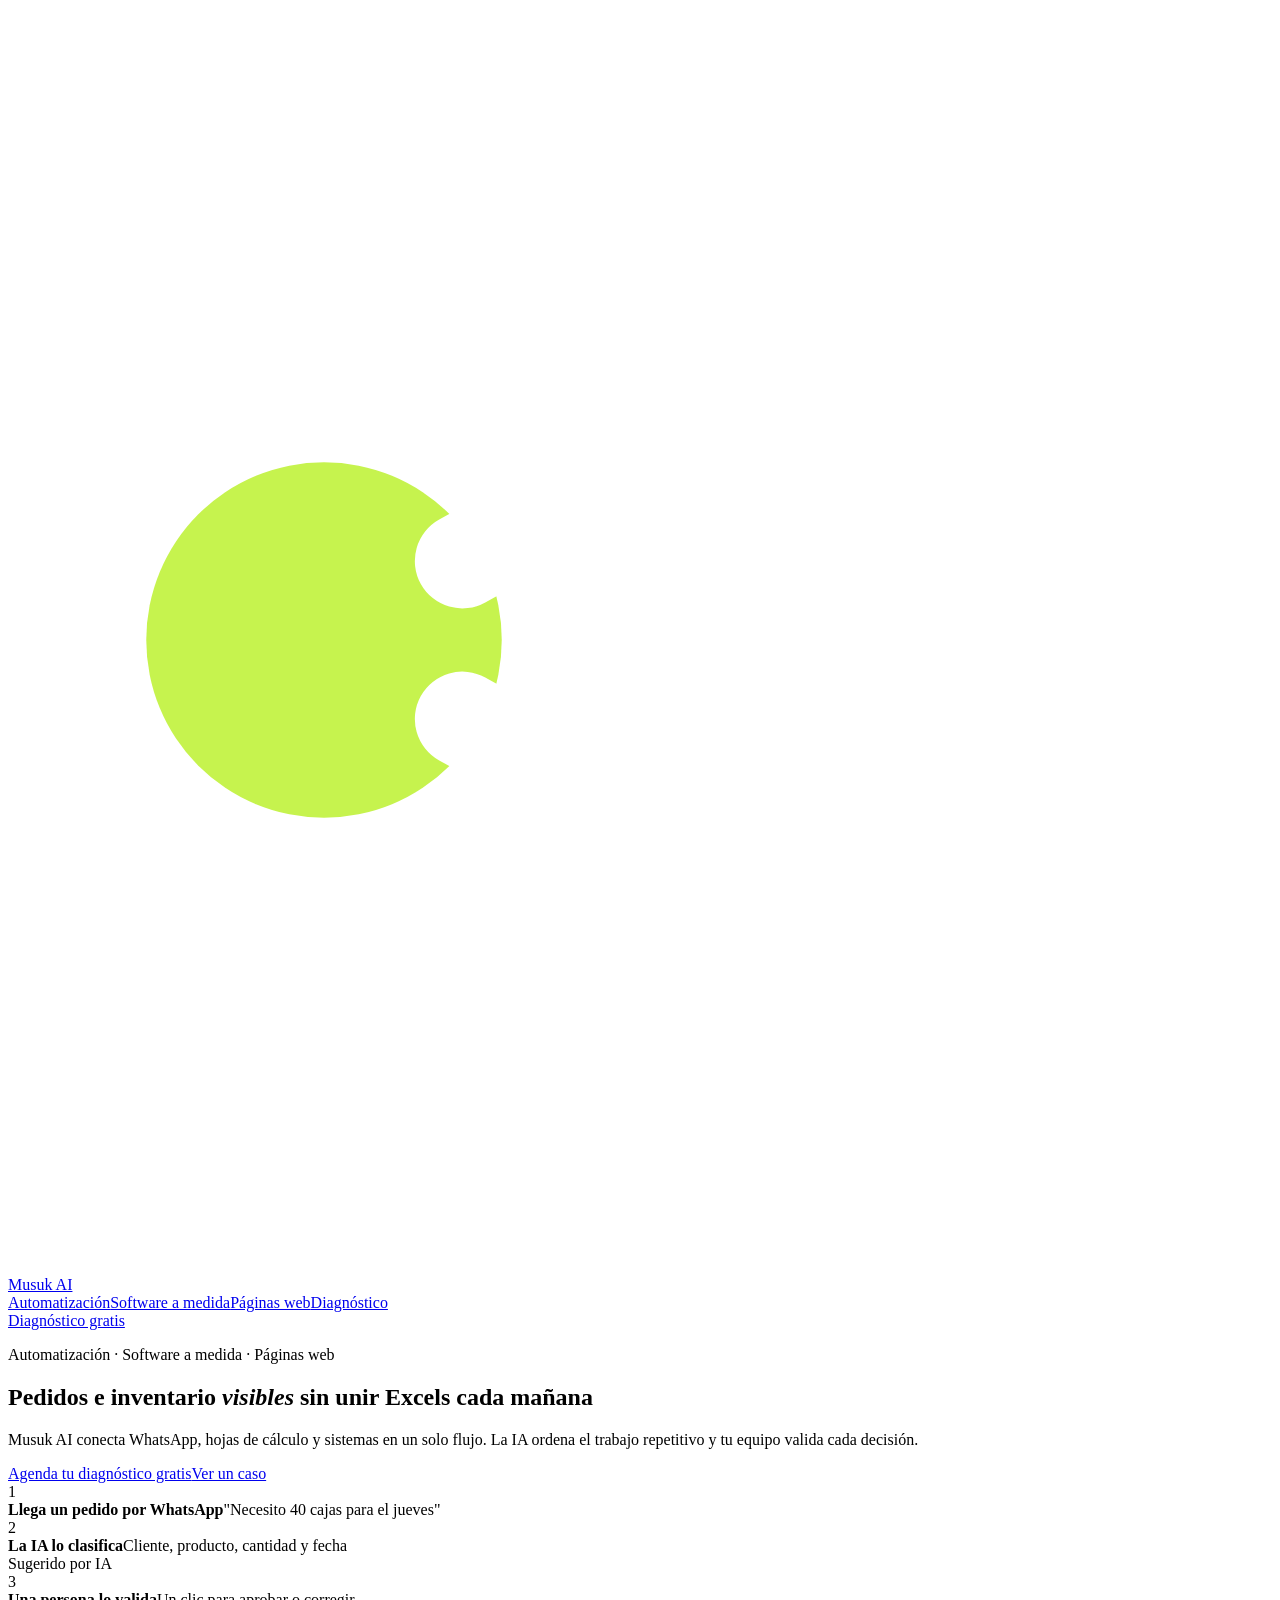
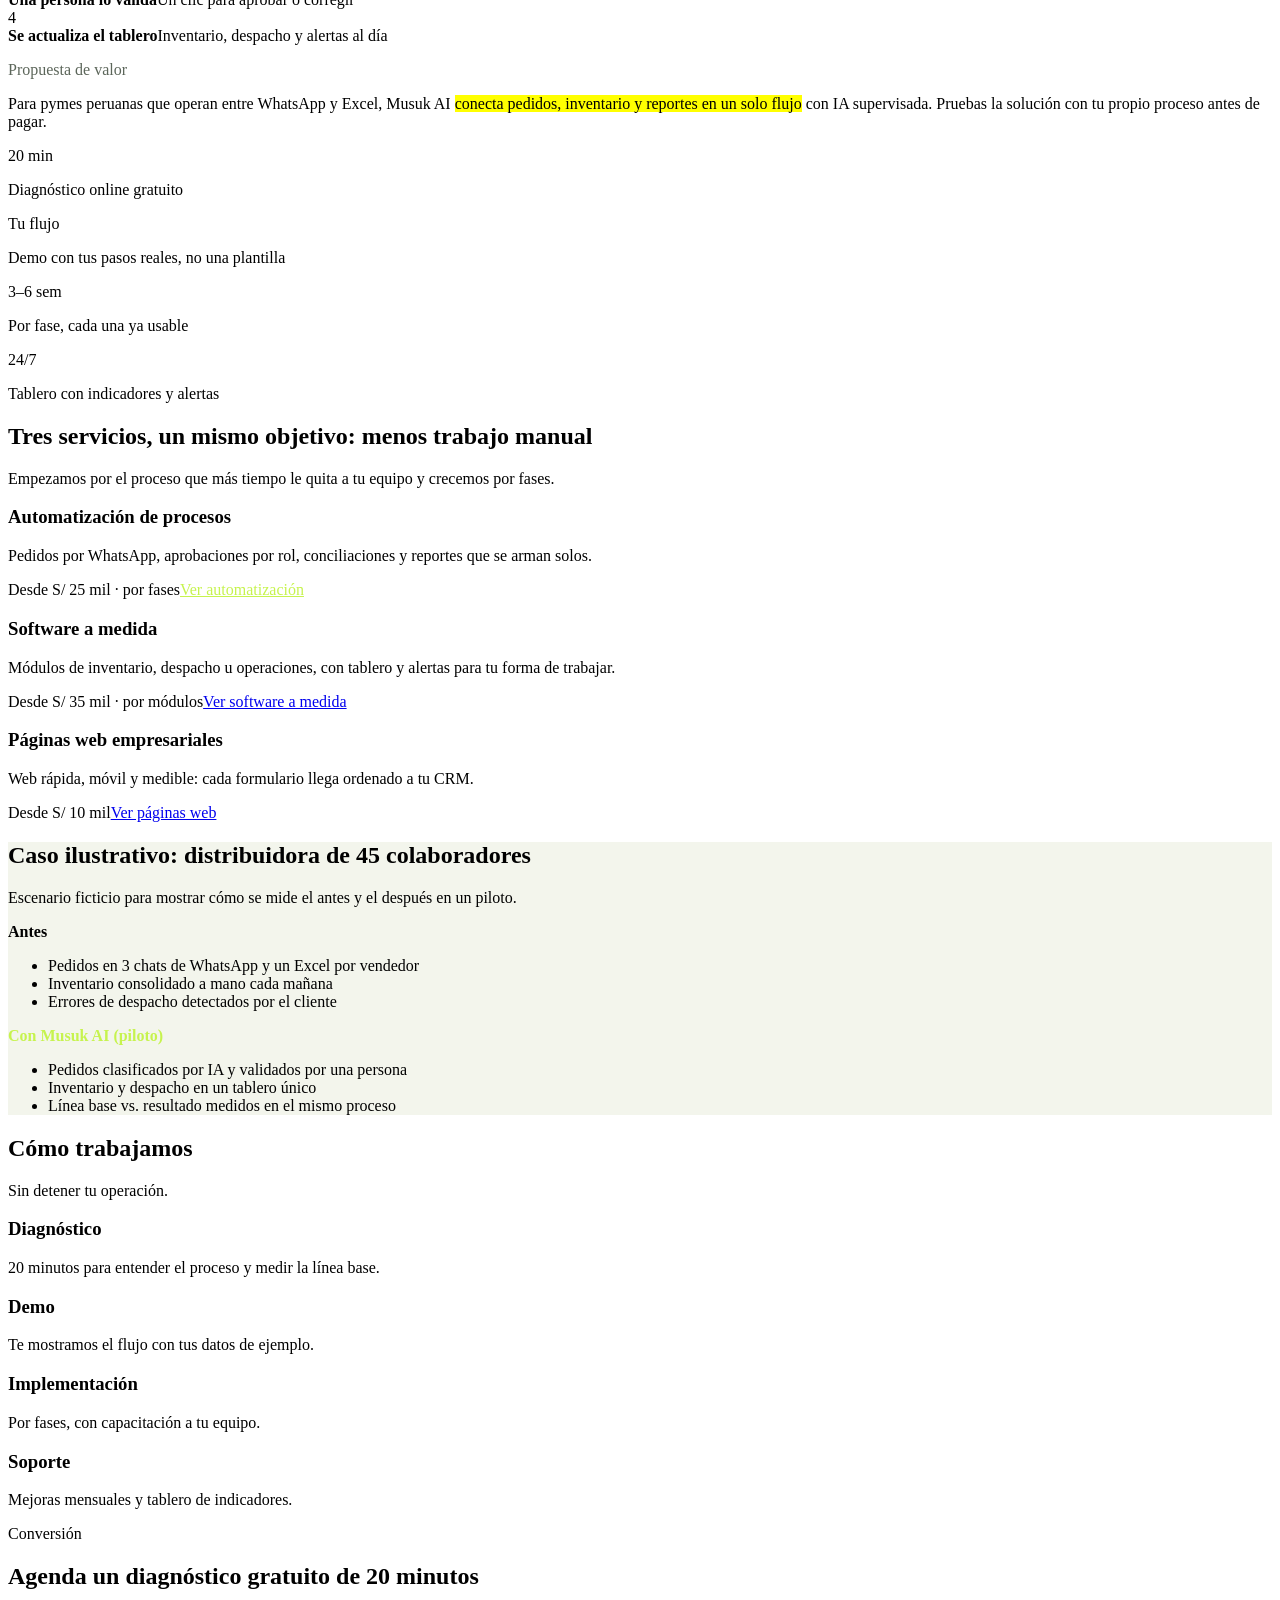
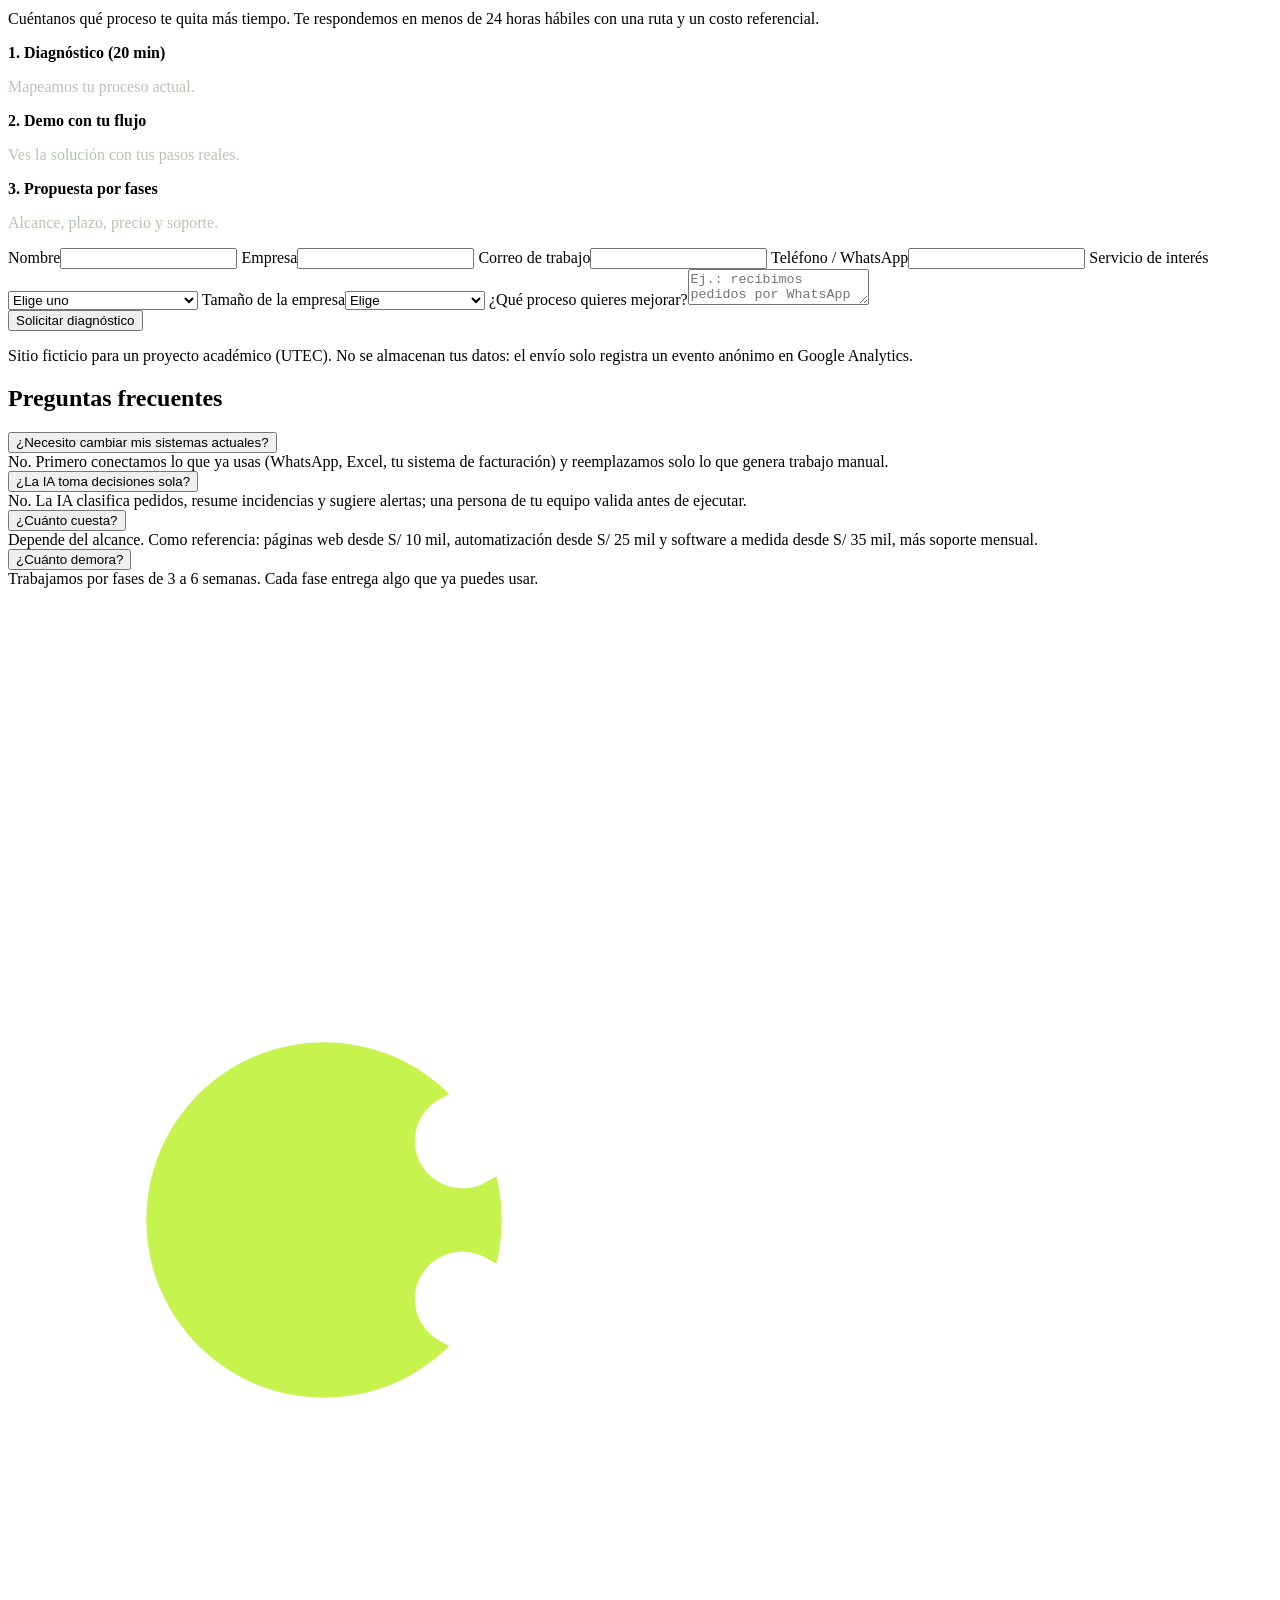
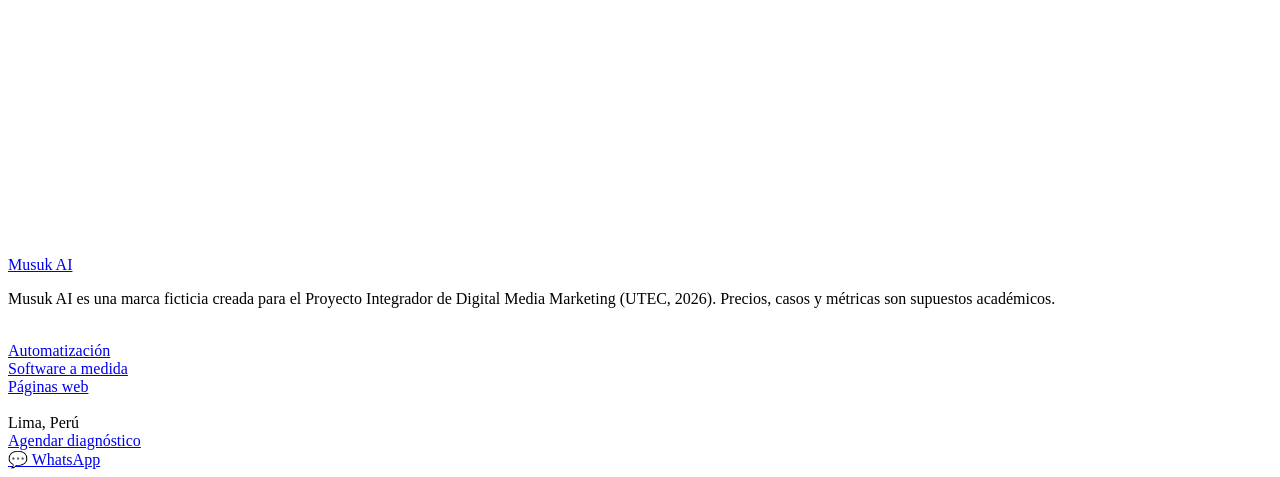
==== index.html @ 518a8949 "Create index.html" ====
<!doctype html>
<html lang="es-PE">
<head>
<meta charset="utf-8">
<meta name="viewport" content="width=device-width,initial-scale=1">
<!-- Google tag (gtag.js) · GA4 Musuk AI Web -->
<script async src="https://www.googletagmanager.com/gtag/js?id=G-Z9DMF04YY6"></script>
<script>
  window.dataLayer = window.dataLayer || [];
  function gtag(){dataLayer.push(arguments);}
  gtag('js', new Date());
  gtag('config', 'G-Z9DMF04YY6');
</script>
<title>Musuk AI | Automatización con IA para pymes en Perú</title>
<meta name="description" content="Automatización de procesos con IA supervisada, software a medida y páginas web para pymes peruanas. Agenda un diagnóstico gratuito de 20 minutos.">
<link rel="canonical" href="https://muchsquid.github.io/musuk-ai/">
<meta property="og:title" content="Musuk AI | Automatización con IA para pymes en Perú">
<meta property="og:description" content="Automatización de procesos con IA supervisada, software a medida y páginas web para pymes peruanas. Agenda un diagnóstico gratuito de 20 minutos.">
<meta property="og:type" content="website">
<meta property="og:url" content="https://muchsquid.github.io/musuk-ai/">
<meta property="og:locale" content="es_PE">
<meta name="theme-color" content="#121712">
<link rel="preconnect" href="https://fonts.googleapis.com">
<link rel="preconnect" href="https://fonts.gstatic.com" crossorigin>
<link href="https://fonts.googleapis.com/css2?family=Montserrat:wght@400;600;700;800;900&display=swap" rel="stylesheet">
<link rel="stylesheet" href="./assets/styles.css">
<script type="application/ld+json">{"@context": "https://schema.org", "@graph": [{"@type": "Organization", "name": "Musuk AI", "url": "https://muchsquid.github.io/musuk-ai/", "areaServed": "PE", "description": "Automatización de procesos con IA supervisada, software a medida y páginas web para pymes peruanas."}, {"@type": "FAQPage", "mainEntity": [{"@type": "Question", "name": "¿Necesito cambiar mis sistemas actuales?", "acceptedAnswer": {"@type": "Answer", "text": "No. Primero conectamos lo que ya usas (WhatsApp, Excel, tu sistema de facturación) y reemplazamos solo lo que genera trabajo manual."}}, {"@type": "Question", "name": "¿La IA toma decisiones sola?", "acceptedAnswer": {"@type": "Answer", "text": "No. La IA clasifica pedidos, resume incidencias y sugiere alertas; una persona de tu equipo valida antes de ejecutar."}}, {"@type": "Question", "name": "¿Cuánto cuesta?", "acceptedAnswer": {"@type": "Answer", "text": "Depende del alcance. Como referencia: páginas web desde S/ 10 mil, automatización desde S/ 25 mil y software a medida desde S/ 35 mil, más soporte mensual."}}, {"@type": "Question", "name": "¿Cuánto demora?", "acceptedAnswer": {"@type": "Answer", "text": "Trabajamos por fases de 3 a 6 semanas. Cada fase entrega algo que ya puedes usar."}}]}]}</script>
</head><body data-page="home"><header class="top"><div class="wrap">
<a class="brand" href="./" aria-label="Musuk AI inicio"><svg viewBox="0 0 32 32" fill="none" aria-hidden="true"><circle cx="8" cy="16" r="4.5" fill="#C6F34E"/><circle cx="24" cy="7" r="4" fill="#fff"/><circle cx="24" cy="25" r="4" fill="#fff"/><path d="M11.5 14l9-5M11.5 18l9 5" stroke="#fff" stroke-width="2.4" stroke-linecap="round"/></svg>Musuk AI</a>
<nav class="links" aria-label="Principal"><a href="./automatizacion/">Automatización</a><a href="./software-a-medida/">Software a medida</a><a href="./paginas-web/">Páginas web</a><a href="#contacto">Diagnóstico</a></nav>
<a class="btn btn-lime" href="#contacto" data-cta="header_diagnostico">Diagnóstico gratis</a>
</div></header>
<main>
<section class="hero"><div class="wrap">
<div><p class="eyebrow">Automatización · Software a medida · Páginas web</p>
<h1>Pedidos e inventario <em>visibles</em> sin unir Excels cada mañana</h1>
<p class="lead">Musuk AI conecta WhatsApp, hojas de cálculo y sistemas en un solo flujo. La IA ordena el trabajo repetitivo y tu equipo valida cada decisión.</p>
<div class="ctas"><a class="btn btn-lime" href="#contacto" data-cta="hero_diagnostico">Agenda tu diagnóstico gratis</a><a class="btn btn-ghost" href="#caso" data-cta="hero_ver_caso">Ver un caso</a></div></div>
<div class="flow" aria-label="Ejemplo de flujo automatizado">
<div class="step"><div class="dot">1</div><div><b>Llega un pedido por WhatsApp</b><span>"Necesito 40 cajas para el jueves"</span></div></div>
<div class="step"><div class="dot">2</div><div><b>La IA lo clasifica</b><span>Cliente, producto, cantidad y fecha</span><br><span class="tag">Sugerido por IA</span></div></div>
<div class="step"><div class="dot">3</div><div><b>Una persona lo valida</b><span>Un clic para aprobar o corregir</span></div></div>
<div class="step"><div class="dot">4</div><div><b>Se actualiza el tablero</b><span>Inventario, despacho y alertas al día</span></div></div>
</div></div></section>

<section class="vp" id="propuesta"><div class="wrap">
<p class="eyebrow" style="color:#5C665A">Propuesta de valor</p>
<p class="statement">Para pymes peruanas que operan entre WhatsApp y Excel, Musuk AI <mark>conecta pedidos, inventario y reportes en un solo flujo</mark> con IA supervisada. Pruebas la solución con tu propio proceso antes de pagar.</p>
<div class="grid4">
<div class="kpi"><div class="num">20 min</div><p>Diagnóstico online gratuito</p></div>
<div class="kpi"><div class="num">Tu flujo</div><p>Demo con tus pasos reales, no una plantilla</p></div>
<div class="kpi"><div class="num">3–6 sem</div><p>Por fase, cada una ya usable</p></div>
<div class="kpi"><div class="num">24/7</div><p>Tablero con indicadores y alertas</p></div>
</div></div></section>

<section id="servicios"><div class="wrap">
<h2>Tres servicios, un mismo objetivo: menos trabajo manual</h2>
<p class="sub">Empezamos por el proceso que más tiempo le quita a tu equipo y crecemos por fases.</p>
<div class="grid3">
<article class="card dark"><h3>Automatización de procesos</h3><p>Pedidos por WhatsApp, aprobaciones por rol, conciliaciones y reportes que se arman solos.</p><span class="price">Desde S/ 25 mil · por fases</span><a class="more" href="automatizacion/" data-cta="card_automatizacion" style="color:#C6F34E">Ver automatización</a></article>
<article class="card"><h3>Software a medida</h3><p>Módulos de inventario, despacho u operaciones, con tablero y alertas para tu forma de trabajar.</p><span class="price">Desde S/ 35 mil · por módulos</span><a class="more" href="software-a-medida/" data-cta="card_software">Ver software a medida</a></article>
<article class="card"><h3>Páginas web empresariales</h3><p>Web rápida, móvil y medible: cada formulario llega ordenado a tu CRM.</p><span class="price">Desde S/ 10 mil</span><a class="more" href="paginas-web/" data-cta="card_web">Ver páginas web</a></article>
</div></div></section>

<section id="caso" style="background:#F3F5EC"><div class="wrap">
<h2>Caso ilustrativo: distribuidora de 45 colaboradores</h2>
<p class="sub">Escenario ficticio para mostrar cómo se mide el antes y el después en un piloto.</p>
<div class="case">
<div class="ba before"><b>Antes</b><ul><li>Pedidos en 3 chats de WhatsApp y un Excel por vendedor</li><li>Inventario consolidado a mano cada mañana</li><li>Errores de despacho detectados por el cliente</li></ul></div>
<div class="ba after"><b style="color:#C6F34E">Con Musuk AI (piloto)</b><ul><li>Pedidos clasificados por IA y validados por una persona</li><li>Inventario y despacho en un tablero único</li><li>Línea base vs. resultado medidos en el mismo proceso</li></ul></div>
</div></div></section>

<section><div class="wrap">
<h2>Cómo trabajamos</h2><p class="sub">Sin detener tu operación.</p>
<div class="grid4 steps">
<div class="card"><h3>Diagnóstico</h3><p>20 minutos para entender el proceso y medir la línea base.</p></div>
<div class="card"><h3>Demo</h3><p>Te mostramos el flujo con tus datos de ejemplo.</p></div>
<div class="card"><h3>Implementación</h3><p>Por fases, con capacitación a tu equipo.</p></div>
<div class="card"><h3>Soporte</h3><p>Mejoras mensuales y tablero de indicadores.</p></div>
</div></div></section>

<section class="formsec" id="contacto"><div class="wrap">
<div><p class="eyebrow">Conversión</p><h2>Agenda un diagnóstico gratuito de 20 minutos</h2><p class="sub">Cuéntanos qué proceso te quita más tiempo. Te respondemos en menos de 24 horas hábiles con una ruta y un costo referencial.</p>
<div class="grid3" style="grid-template-columns:1fr;gap:12px">
<div class="kpi" style="border-color:#C6F34E"><b>1. Diagnóstico (20 min)</b><p style="color:#B9C3B5">Mapeamos tu proceso actual.</p></div>
<div class="kpi" style="border-color:#C6F34E"><b>2. Demo con tu flujo</b><p style="color:#B9C3B5">Ves la solución con tus pasos reales.</p></div>
<div class="kpi" style="border-color:#C6F34E"><b>3. Propuesta por fases</b><p style="color:#B9C3B5">Alcance, plazo, precio y soporte.</p></div></div></div>
<form class="lead" id="lead-form" data-base="./" novalidate>
<label>Nombre<input name="nombre" autocomplete="name" required></label>
<label>Empresa<input name="empresa" autocomplete="organization" required></label>
<label>Correo de trabajo<input name="email" type="email" autocomplete="email" required></label>
<label>Teléfono / WhatsApp<input name="telefono" type="tel" autocomplete="tel"></label>
<label>Servicio de interés<select name="servicio" required><option value="">Elige uno</option><option value="automatizacion">Automatización de procesos</option><option value="software-a-medida">Software a medida</option><option value="paginas-web">Página web empresarial</option><option value="no-se">Aún no sé</option></select></label>
<label>Tamaño de la empresa<select name="tamano"><option value="">Elige</option><option value="1-10">1–10 colaboradores</option><option value="11-50">11–50</option><option value="51-200">51–200</option><option value="200+">Más de 200</option></select></label>
<label class="full">¿Qué proceso quieres mejorar?<textarea name="proceso" placeholder="Ej.: recibimos pedidos por WhatsApp y los pasamos a Excel a mano."></textarea></label>
<div class="full form-error" role="alert"></div>
<button class="btn btn-dark full" type="submit">Solicitar diagnóstico</button>
<p class="legal full">Sitio ficticio para un proyecto académico (UTEC). No se almacenan tus datos: el envío solo registra un evento anónimo en Google Analytics.</p>
</form></div></section>

<section><div class="wrap"><h2>Preguntas frecuentes</h2><div class="faq"><button aria-expanded="false">¿Necesito cambiar mis sistemas actuales?</button><div class="a">No. Primero conectamos lo que ya usas (WhatsApp, Excel, tu sistema de facturación) y reemplazamos solo lo que genera trabajo manual.</div></div><div class="faq"><button aria-expanded="false">¿La IA toma decisiones sola?</button><div class="a">No. La IA clasifica pedidos, resume incidencias y sugiere alertas; una persona de tu equipo valida antes de ejecutar.</div></div><div class="faq"><button aria-expanded="false">¿Cuánto cuesta?</button><div class="a">Depende del alcance. Como referencia: páginas web desde S/ 10 mil, automatización desde S/ 25 mil y software a medida desde S/ 35 mil, más soporte mensual.</div></div><div class="faq"><button aria-expanded="false">¿Cuánto demora?</button><div class="a">Trabajamos por fases de 3 a 6 semanas. Cada fase entrega algo que ya puedes usar.</div></div></div></section>
</main>
<footer><div class="wrap">
<div><a class="brand" href="./"><svg viewBox="0 0 32 32" fill="none" aria-hidden="true"><circle cx="8" cy="16" r="4.5" fill="#C6F34E"/><circle cx="24" cy="7" r="4" fill="#fff"/><circle cx="24" cy="25" r="4" fill="#fff"/><path d="M11.5 14l9-5M11.5 18l9 5" stroke="#fff" stroke-width="2.4" stroke-linecap="round"/></svg>Musuk AI</a><p class="disclaimer">Musuk AI es una marca ficticia creada para el Proyecto Integrador de Digital Media Marketing (UTEC, 2026). Precios, casos y métricas son supuestos académicos.</p></div>
<div><b style="color:#fff">Servicios</b><br><a href="./automatizacion/">Automatización</a><br><a href="./software-a-medida/">Software a medida</a><br><a href="./paginas-web/">Páginas web</a></div>
<div><b style="color:#fff">Contacto</b><br>Lima, Perú<br><a href="#contacto" data-cta="footer_diagnostico">Agendar diagnóstico</a></div>
</div></footer>
<a class="wa-float" href="#contacto" data-wa="general" aria-label="Escríbenos por WhatsApp">💬 WhatsApp</a>
<script src="./assets/app.js" defer></script>
</body></html>
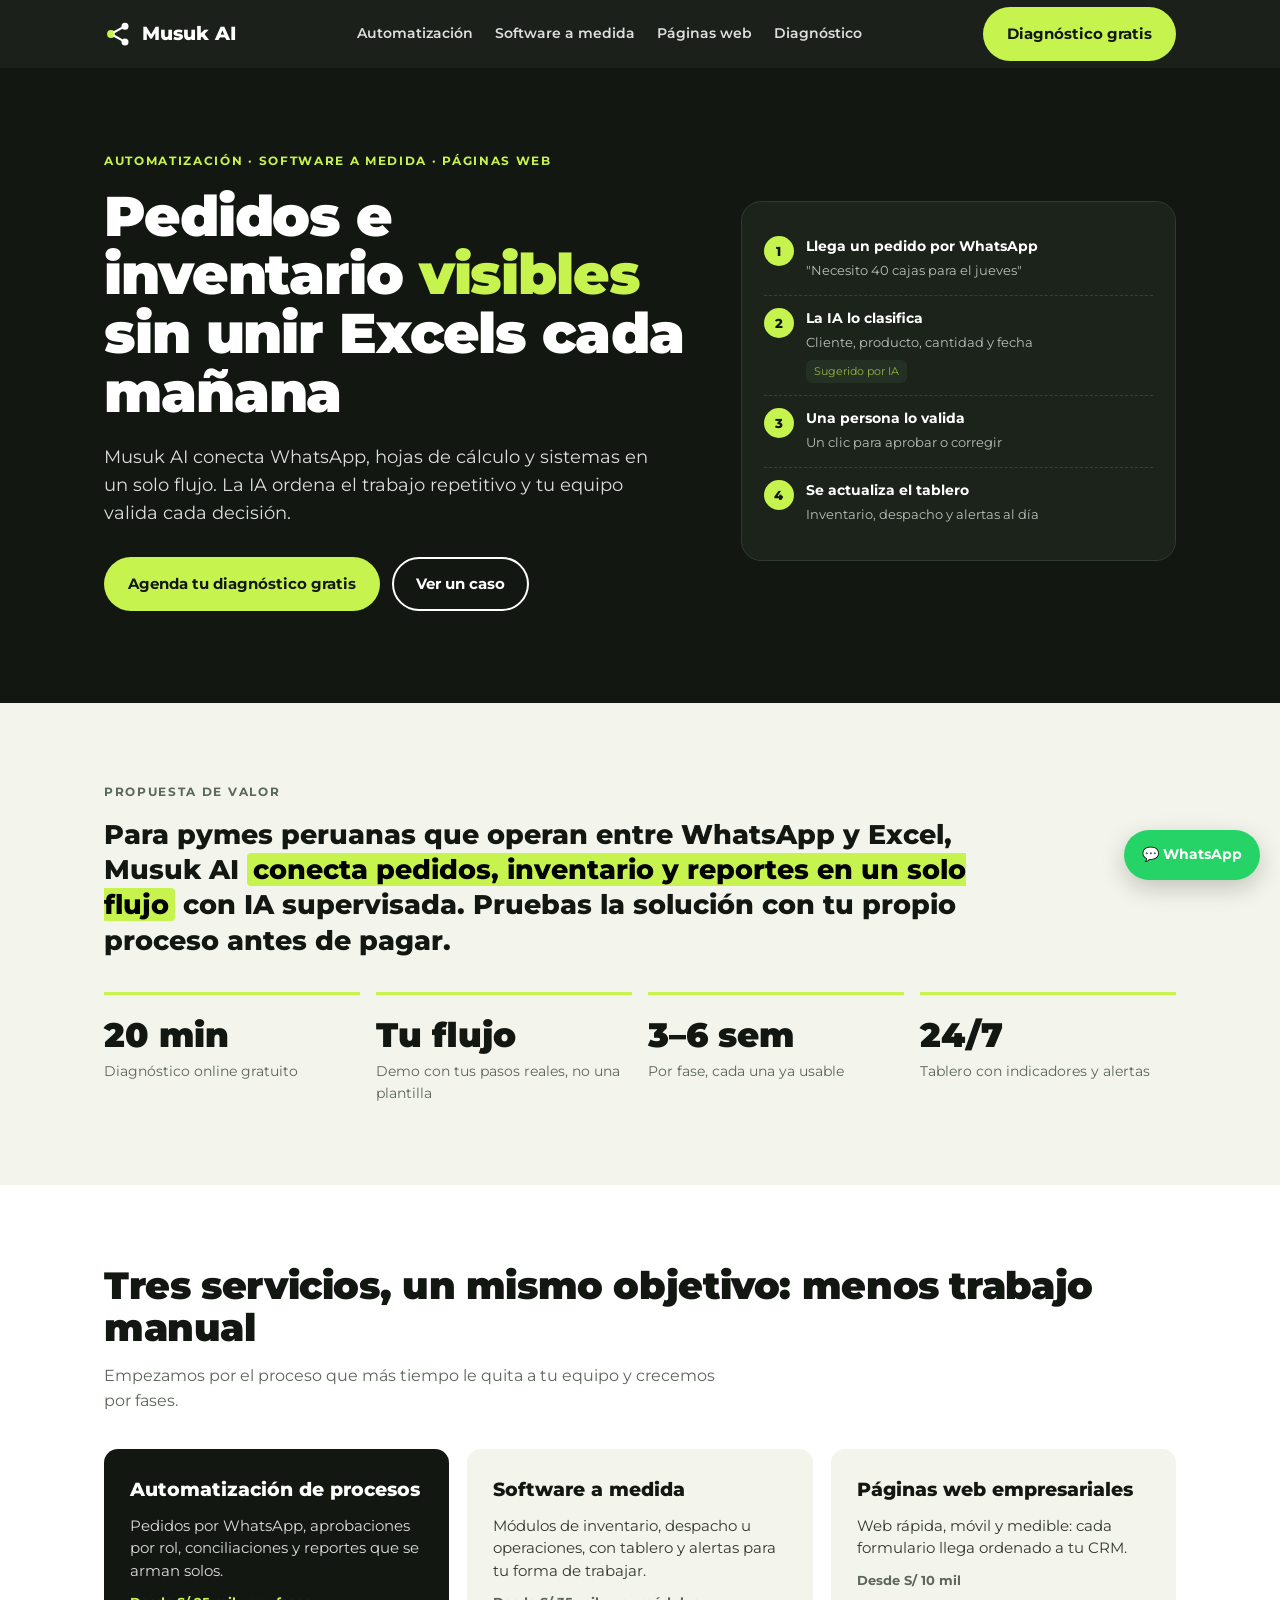
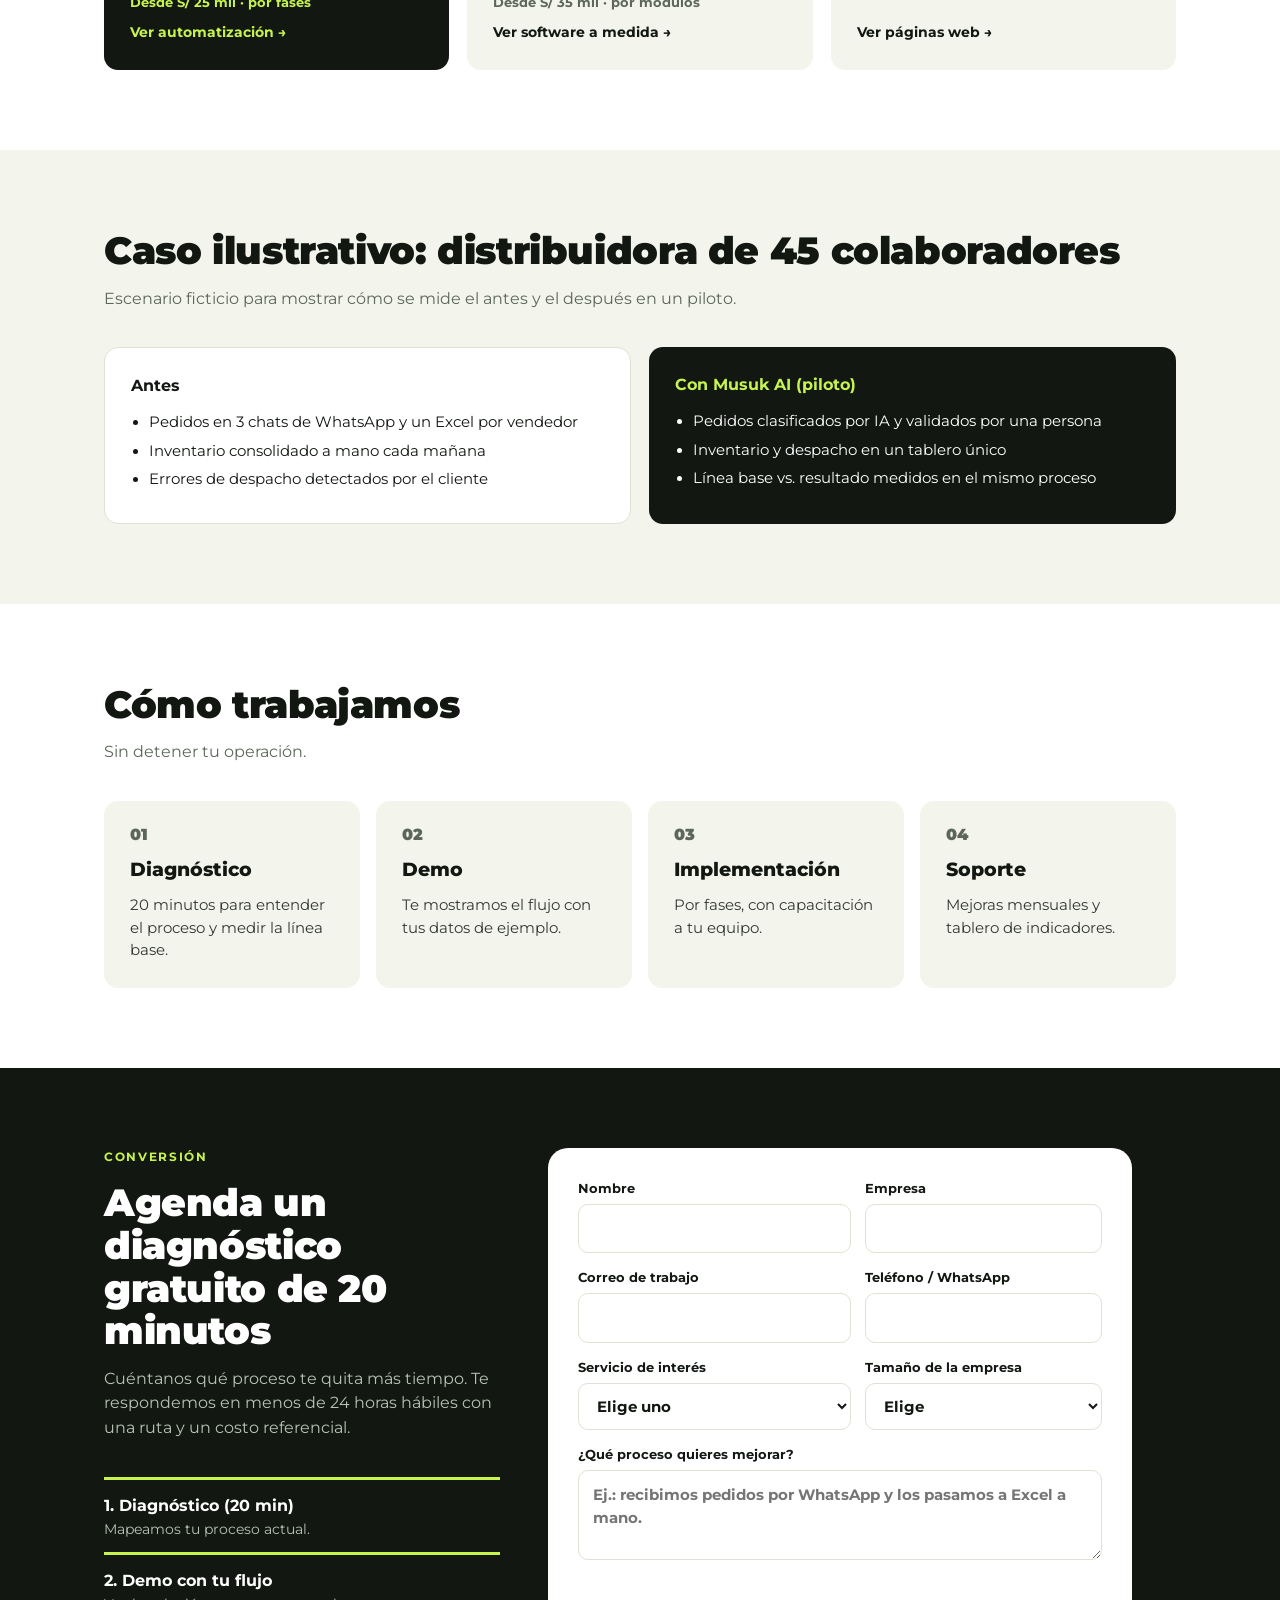
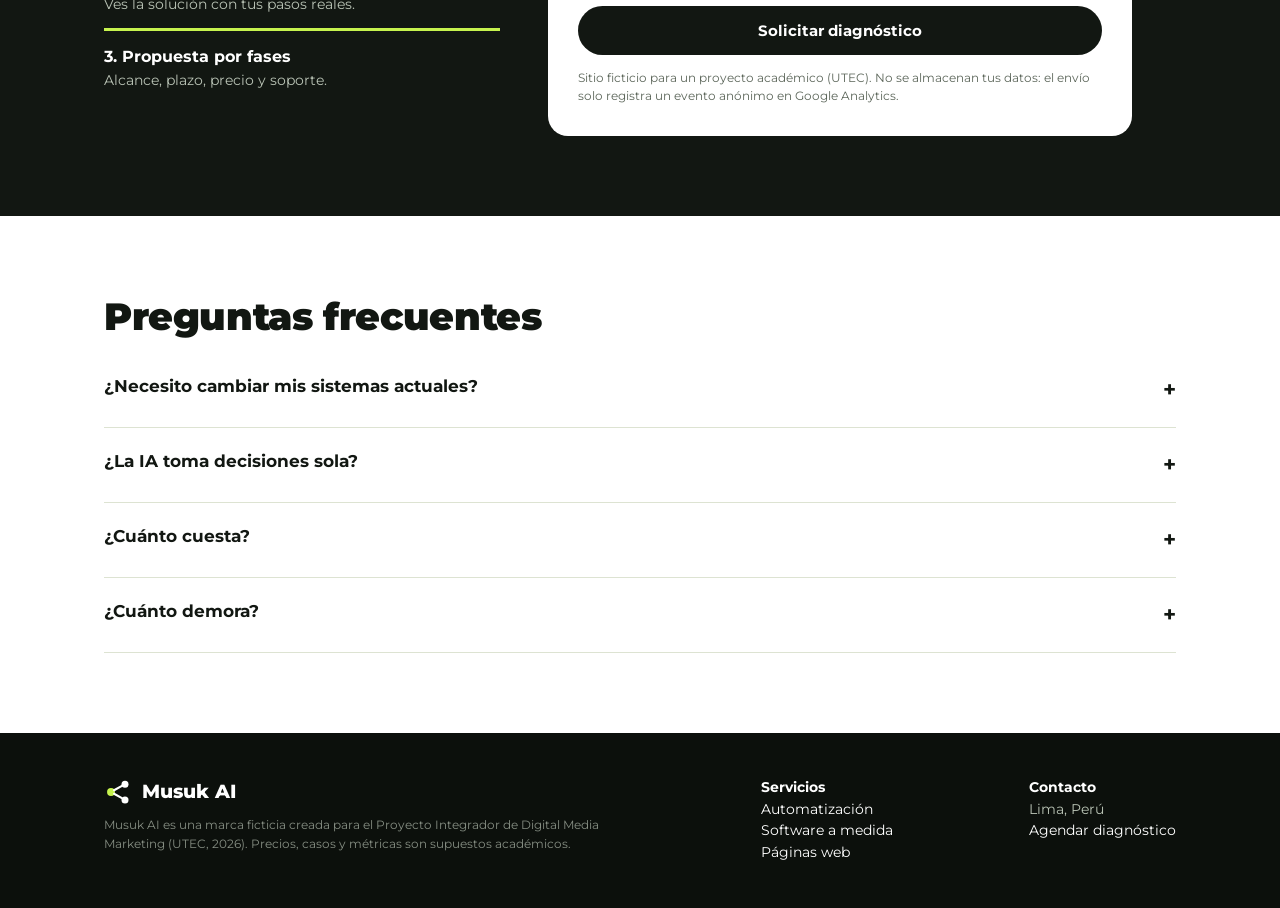
==== commit f83d1f2d: "Update index.html" ====
--- a/index.html
+++ b/index.html
@@ -9,7 +9,7 @@
   window.dataLayer = window.dataLayer || [];
   function gtag(){dataLayer.push(arguments);}
   gtag('js', new Date());
-  gtag('config', 'G-Z9DMF04YY6');
+  gtag('config', 'G-Z9DMF04YY6', /[?&]debug=1/.test(location.search) ? {debug_mode: true} : {});
 </script>
 <title>Musuk AI | Automatización con IA para pymes en Perú</title>
 <meta name="description" content="Automatización de procesos con IA supervisada, software a medida y páginas web para pymes peruanas. Agenda un diagnóstico gratuito de 20 minutos.">
--- a/assets/styles.css
+++ b/assets/styles.css
@@ -0,0 +1,92 @@
+:root{--ink:#121712;--ink2:#243024;--lime:#C6F34E;--cream:#F3F5EC;--line:#DDE3D2;--muted:#5C665A;--r:14px}
+*{box-sizing:border-box;margin:0;padding:0}
+html{scroll-behavior:smooth}
+body{font-family:'Montserrat',system-ui,sans-serif;color:var(--ink);background:#fff;line-height:1.55;font-size:16px}
+a{color:inherit}
+img{max-width:100%;display:block}
+.wrap{max-width:1120px;margin:0 auto;padding:0 24px}
+header.top{position:sticky;top:0;z-index:20;background:rgba(18,23,18,.96);color:#fff;backdrop-filter:blur(6px)}
+.top .wrap{display:flex;align-items:center;justify-content:space-between;height:68px;gap:16px}
+.brand{display:flex;align-items:center;gap:10px;font-weight:800;text-decoration:none;font-size:19px}
+.brand svg{width:28px;height:28px}
+nav.links{display:flex;gap:22px;font-size:14px;font-weight:600}
+nav.links a{text-decoration:none;opacity:.85}
+nav.links a:hover,nav.links a[aria-current]{opacity:1;color:var(--lime)}
+.btn{display:inline-flex;align-items:center;justify-content:center;gap:8px;padding:13px 22px;border-radius:999px;font-weight:700;font-size:15px;text-decoration:none;border:2px solid transparent;cursor:pointer;font-family:inherit;transition:transform .15s}
+.btn:hover{transform:translateY(-1px)}
+.btn-lime{background:var(--lime);color:var(--ink)}
+.btn-ghost{border-color:currentColor;background:transparent}
+.btn-dark{background:var(--ink);color:#fff}
+.hero{background:var(--ink);color:#fff;padding:84px 0 92px;position:relative;overflow:hidden}
+.hero .wrap{display:grid;grid-template-columns:1.15fr .85fr;gap:48px;align-items:center}
+.eyebrow{font-size:12px;letter-spacing:.14em;text-transform:uppercase;font-weight:700;color:var(--lime);margin-bottom:16px}
+h1{font-size:clamp(34px,5vw,56px);line-height:1.05;font-weight:900;letter-spacing:-.02em}
+h1 em{font-style:normal;color:var(--lime)}
+.hero p.lead{font-size:18px;opacity:.85;margin:22px 0 30px;max-width:560px}
+.hero .ctas{display:flex;gap:12px;flex-wrap:wrap}
+.flow{background:#1B231B;border:1px solid #2F3B2F;border-radius:20px;padding:22px}
+.flow .step{display:flex;gap:12px;align-items:flex-start;padding:12px 0;border-bottom:1px dashed #344234}
+.flow .step:last-child{border:0}
+.flow .dot{flex:0 0 30px;height:30px;border-radius:50%;background:var(--lime);color:var(--ink);font-weight:800;display:grid;place-items:center;font-size:13px}
+.flow b{display:block;font-size:14px}.flow span{font-size:13px;opacity:.7}
+.flow .tag{display:inline-block;margin-top:6px;font-size:11px;background:#2A362A;color:var(--lime);padding:3px 8px;border-radius:6px}
+section{padding:80px 0}
+h2{font-size:clamp(26px,3.4vw,38px);line-height:1.12;font-weight:900;letter-spacing:-.01em;margin-bottom:14px}
+.sub{color:var(--muted);max-width:640px;margin-bottom:36px}
+.grid3{display:grid;grid-template-columns:repeat(3,1fr);gap:18px}
+.grid4{display:grid;grid-template-columns:repeat(4,1fr);gap:16px}
+.card{background:var(--cream);border-radius:var(--r);padding:26px;display:flex;flex-direction:column;gap:10px}
+.card.dark{background:var(--ink);color:#fff}
+.card h3{font-size:19px;font-weight:800}
+.card p{font-size:14.5px;color:inherit;opacity:.85}
+.card .price{font-size:13px;font-weight:700;color:var(--muted)}
+.card.dark .price{color:var(--lime)}
+.card a.more{margin-top:auto;font-weight:700;font-size:14px;text-decoration:none}
+.card a.more:after{content:' →'}
+.vp{background:var(--cream)}
+.vp .statement{font-size:clamp(20px,2.4vw,27px);font-weight:800;line-height:1.3;max-width:900px;margin-bottom:34px}
+.vp .statement mark{background:var(--lime);padding:0 6px;border-radius:4px}
+.num{font-size:34px;font-weight:900;color:var(--ink)}
+.kpi{border-top:3px solid var(--lime);padding-top:14px}
+.kpi p{font-size:14px;color:var(--muted)}
+.steps{counter-reset:s}
+.steps .card{position:relative;padding-top:54px}
+.steps .card:before{counter-increment:s;content:'0' counter(s);position:absolute;top:22px;left:26px;font-weight:900;color:var(--muted)}
+.case{display:grid;grid-template-columns:1fr 1fr;gap:18px}
+.ba{border-radius:var(--r);padding:26px}
+.ba.before{background:#fff;border:1px solid var(--line)}
+.ba.after{background:var(--ink);color:#fff}
+.ba ul{margin:12px 0 0 18px;font-size:14.5px}
+.ba li{margin:6px 0}
+.formsec{background:var(--ink);color:#fff}
+.formsec .wrap{display:grid;grid-template-columns:.9fr 1.1fr;gap:48px;align-items:start}
+.formsec .sub{color:#B9C3B5}
+form.lead{background:#fff;color:var(--ink);border-radius:20px;padding:30px;display:grid;grid-template-columns:1fr 1fr;gap:14px}
+form.lead label{font-size:13px;font-weight:700;display:flex;flex-direction:column;gap:6px}
+form.lead .full{grid-column:1/-1}
+form.lead input,form.lead select,form.lead textarea{font:inherit;font-size:15px;padding:12px 14px;border:1.5px solid var(--line);border-radius:10px;background:#fff;color:var(--ink)}
+form.lead input:focus,form.lead select:focus,form.lead textarea:focus{outline:2px solid var(--lime);border-color:var(--ink)}
+form.lead textarea{min-height:90px;resize:vertical}
+.form-error{color:#B3261E;font-size:13px;font-weight:600;min-height:18px}
+.legal{font-size:12px;color:var(--muted)}
+.faq{border-bottom:1px solid var(--line)}
+.faq button{width:100%;text-align:left;background:none;border:0;padding:20px 0;font:inherit;font-weight:700;font-size:17px;cursor:pointer;display:flex;justify-content:space-between;gap:12px;color:var(--ink)}
+.faq button:after{content:'+';font-size:22px}
+.faq.open button:after{content:'–'}
+.faq .a{display:none;padding:0 0 20px;color:var(--muted);max-width:820px}
+.faq.open .a{display:block}
+footer{background:#0C100C;color:#B9C3B5;padding:44px 0;font-size:14px}
+footer .wrap{display:flex;justify-content:space-between;gap:24px;flex-wrap:wrap}
+footer a{text-decoration:none;color:#fff}
+.disclaimer{font-size:12px;opacity:.7;margin-top:10px;max-width:520px}
+.wa-float{position:fixed;right:20px;bottom:20px;z-index:30;background:#25D366;color:#fff;border-radius:999px;padding:14px 18px;font-weight:700;text-decoration:none;box-shadow:0 8px 24px rgba(0,0,0,.2);display:flex;gap:8px;align-items:center;font-size:14px}
+.crumb{font-size:13px;opacity:.7;margin-bottom:14px}.crumb a{text-decoration:none}
+table.spec{width:100%;border-collapse:collapse;font-size:14.5px}
+table.spec th,table.spec td{text-align:left;padding:12px;border-bottom:1px solid var(--line)}
+table.spec th{background:var(--ink);color:#fff;font-weight:700}
+@media (max-width:880px){
+ .hero .wrap,.formsec .wrap,.case{grid-template-columns:1fr}
+ .grid3,.grid4{grid-template-columns:1fr 1fr}
+ nav.links{display:none}
+}
+@media (max-width:560px){.grid3,.grid4,form.lead{grid-template-columns:1fr}section{padding:56px 0}.hero{padding:56px 0}}
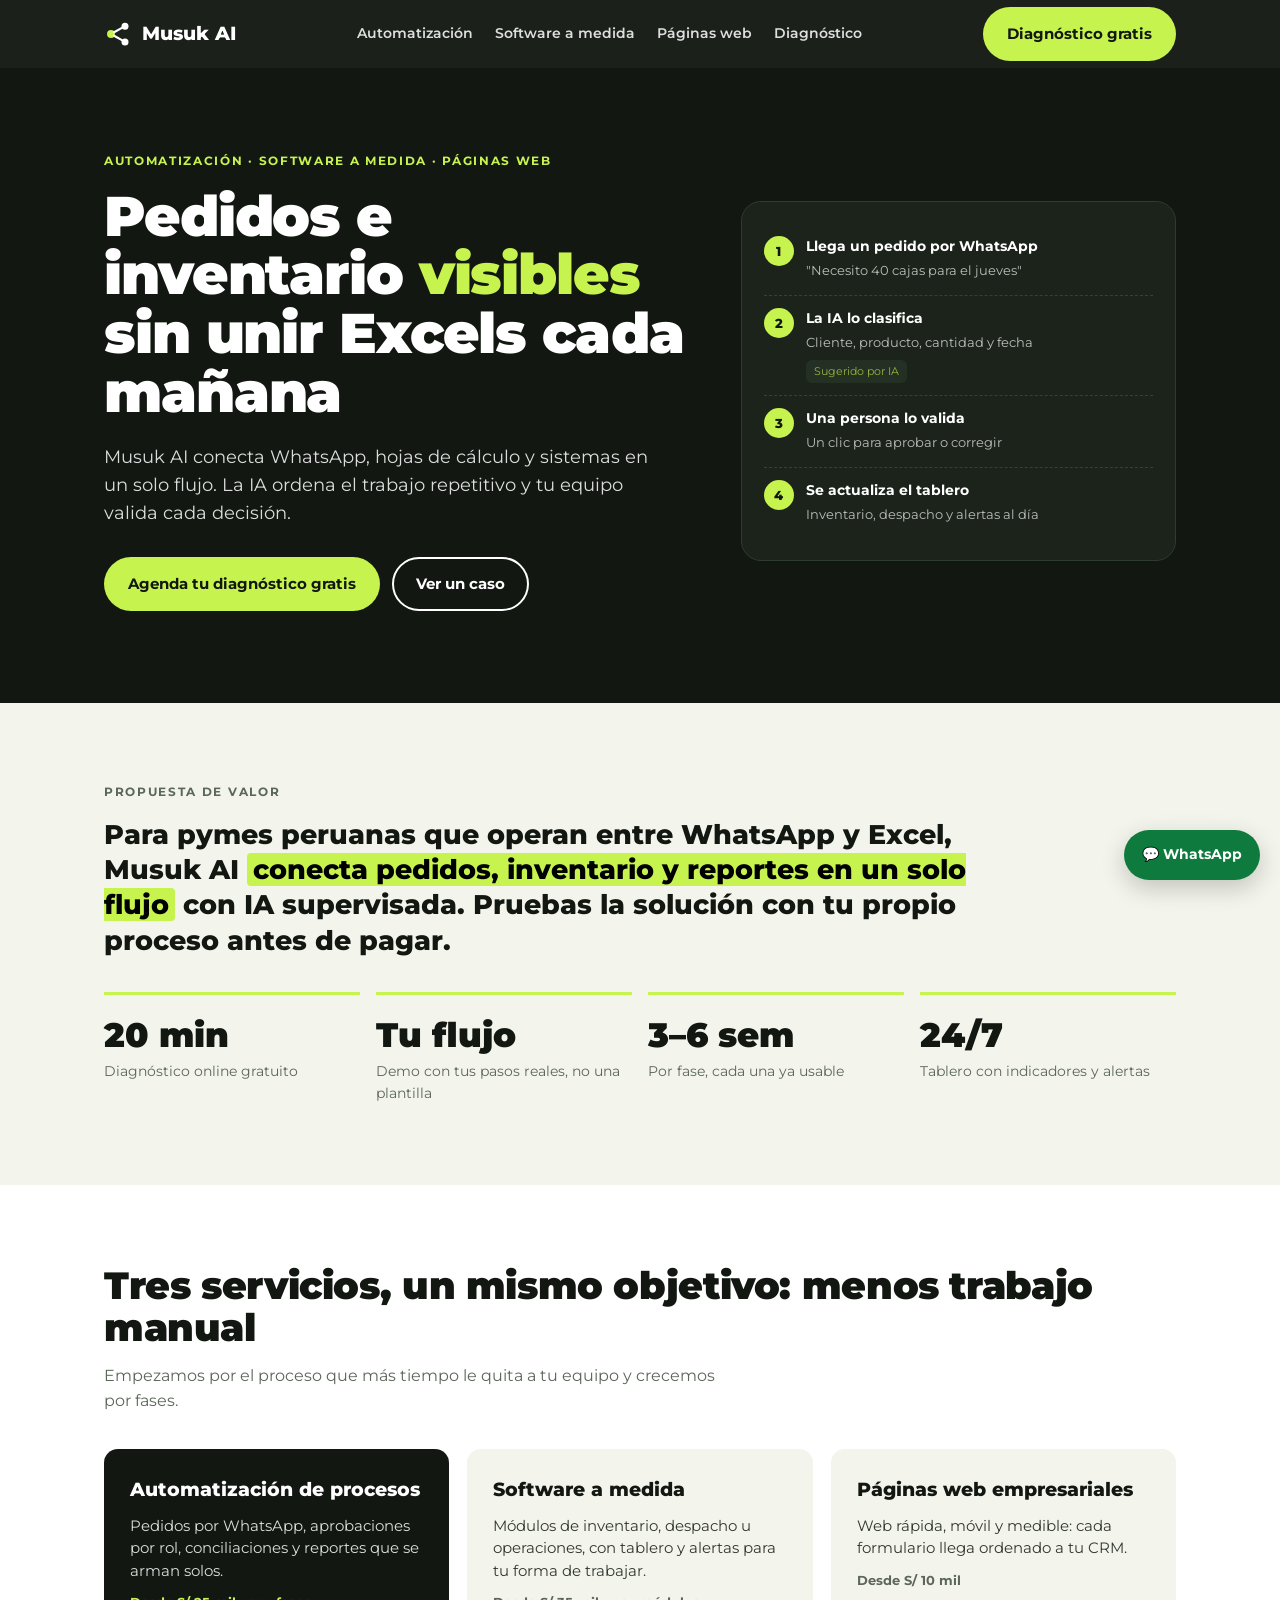
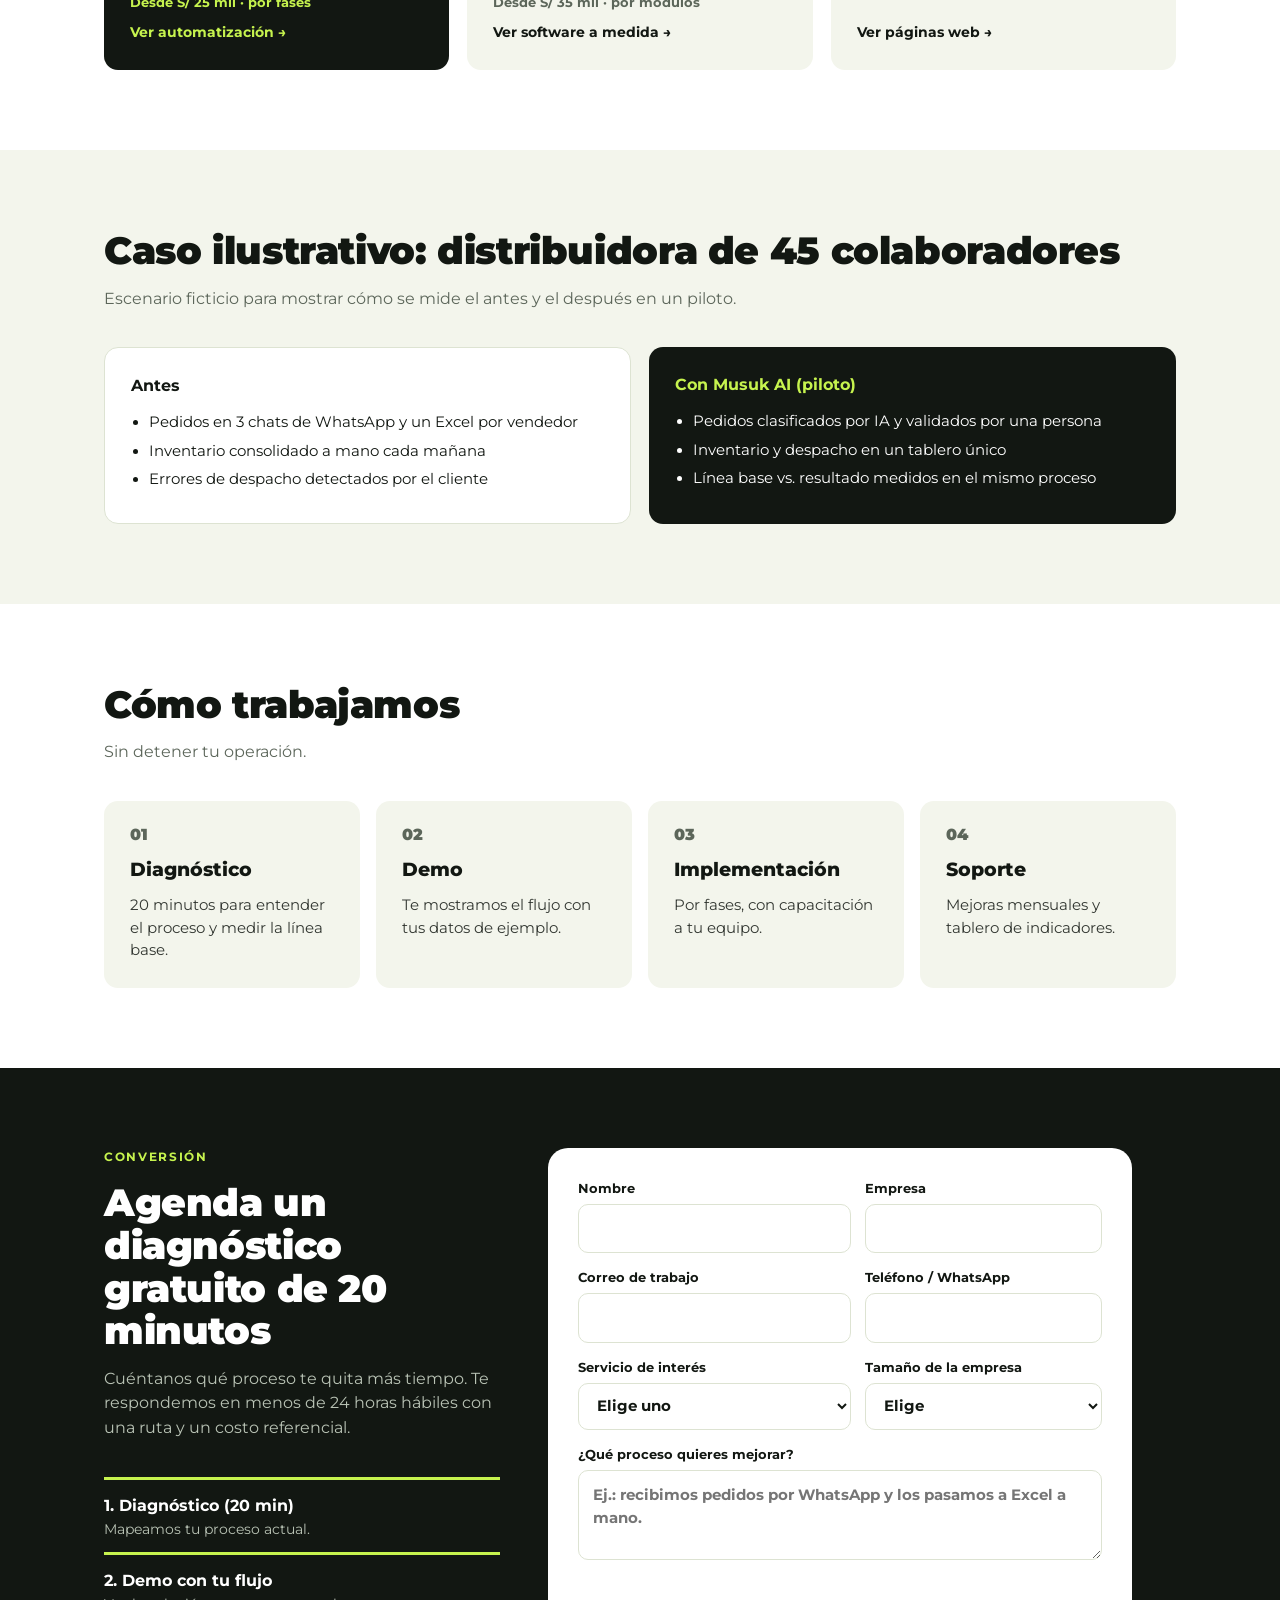
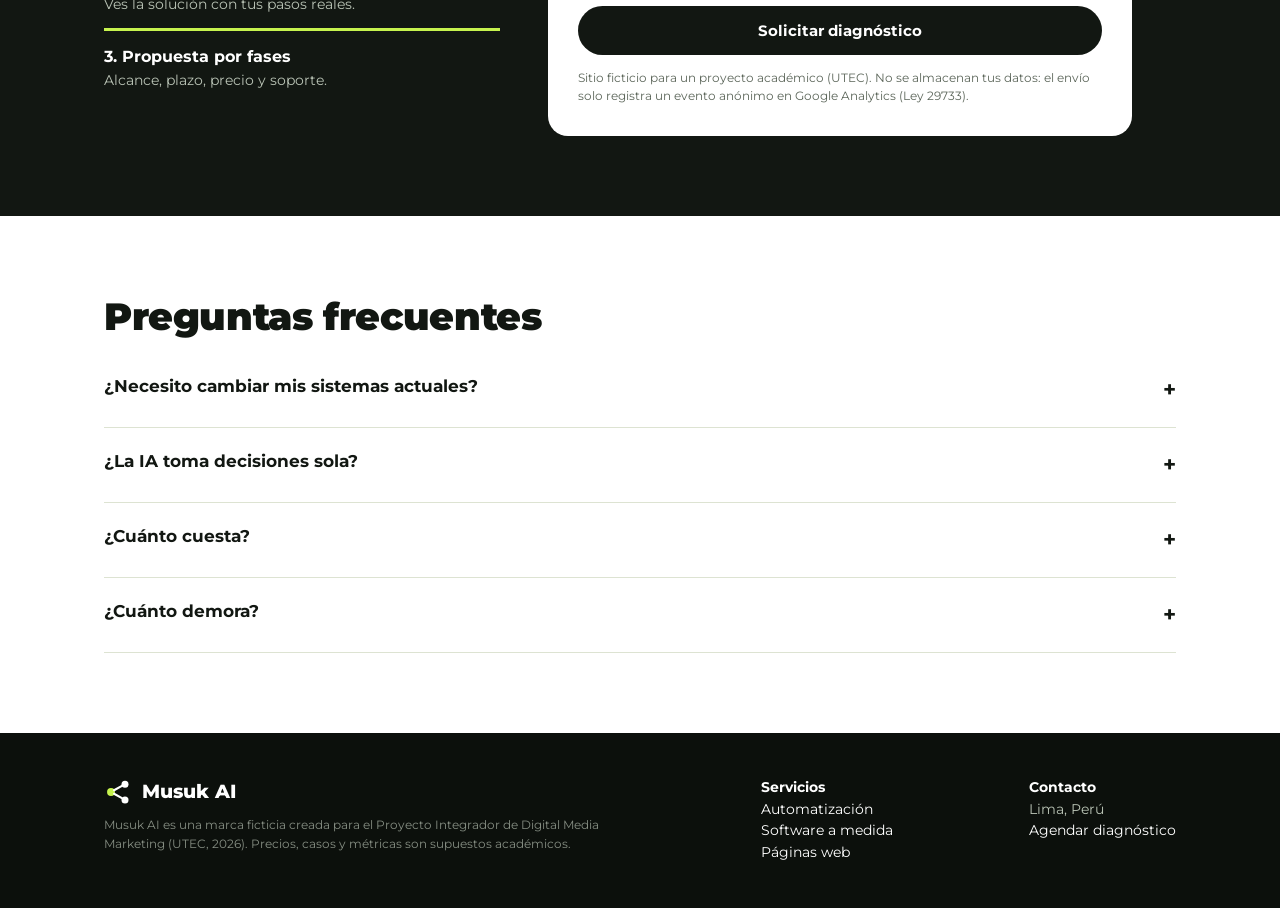
==== commit 69e63d00: "Update index.html" ====
--- a/index.html
+++ b/index.html
@@ -8,6 +8,7 @@
 <script>
   window.dataLayer = window.dataLayer || [];
   function gtag(){dataLayer.push(arguments);}
+  gtag('consent', 'default', {analytics_storage: 'granted', ad_storage: 'denied', ad_user_data: 'denied', ad_personalization: 'denied'});
   gtag('js', new Date());
   gtag('config', 'G-Z9DMF04YY6', /[?&]debug=1/.test(location.search) ? {debug_mode: true} : {});
 </script>
@@ -22,7 +23,8 @@
 <meta name="theme-color" content="#121712">
 <link rel="preconnect" href="https://fonts.googleapis.com">
 <link rel="preconnect" href="https://fonts.gstatic.com" crossorigin>
-<link href="https://fonts.googleapis.com/css2?family=Montserrat:wght@400;600;700;800;900&display=swap" rel="stylesheet">
+<link href="https://fonts.googleapis.com/css2?family=Montserrat:wght@400;600;700;800;900&display=swap" rel="stylesheet" media="print" onload="this.media='all'">
+<noscript><link href="https://fonts.googleapis.com/css2?family=Montserrat:wght@400;600;700;800;900&display=swap" rel="stylesheet"></noscript>
 <link rel="stylesheet" href="./assets/styles.css">
 <script type="application/ld+json">{"@context": "https://schema.org", "@graph": [{"@type": "Organization", "name": "Musuk AI", "url": "https://muchsquid.github.io/musuk-ai/", "areaServed": "PE", "description": "Automatización de procesos con IA supervisada, software a medida y páginas web para pymes peruanas."}, {"@type": "FAQPage", "mainEntity": [{"@type": "Question", "name": "¿Necesito cambiar mis sistemas actuales?", "acceptedAnswer": {"@type": "Answer", "text": "No. Primero conectamos lo que ya usas (WhatsApp, Excel, tu sistema de facturación) y reemplazamos solo lo que genera trabajo manual."}}, {"@type": "Question", "name": "¿La IA toma decisiones sola?", "acceptedAnswer": {"@type": "Answer", "text": "No. La IA clasifica pedidos, resume incidencias y sugiere alertas; una persona de tu equipo valida antes de ejecutar."}}, {"@type": "Question", "name": "¿Cuánto cuesta?", "acceptedAnswer": {"@type": "Answer", "text": "Depende del alcance. Como referencia: páginas web desde S/ 10 mil, automatización desde S/ 25 mil y software a medida desde S/ 35 mil, más soporte mensual."}}, {"@type": "Question", "name": "¿Cuánto demora?", "acceptedAnswer": {"@type": "Answer", "text": "Trabajamos por fases de 3 a 6 semanas. Cada fase entrega algo que ya puedes usar."}}]}]}</script>
 </head><body data-page="home"><header class="top"><div class="wrap">
@@ -95,7 +97,7 @@
 <label class="full">¿Qué proceso quieres mejorar?<textarea name="proceso" placeholder="Ej.: recibimos pedidos por WhatsApp y los pasamos a Excel a mano."></textarea></label>
 <div class="full form-error" role="alert"></div>
 <button class="btn btn-dark full" type="submit">Solicitar diagnóstico</button>
-<p class="legal full">Sitio ficticio para un proyecto académico (UTEC). No se almacenan tus datos: el envío solo registra un evento anónimo en Google Analytics.</p>
+<p class="legal full">Sitio ficticio para un proyecto académico (UTEC). No se almacenan tus datos: el envío solo registra un evento anónimo en Google Analytics (Ley 29733).</p>
 </form></div></section>
 
 <section><div class="wrap"><h2>Preguntas frecuentes</h2><div class="faq"><button aria-expanded="false">¿Necesito cambiar mis sistemas actuales?</button><div class="a">No. Primero conectamos lo que ya usas (WhatsApp, Excel, tu sistema de facturación) y reemplazamos solo lo que genera trabajo manual.</div></div><div class="faq"><button aria-expanded="false">¿La IA toma decisiones sola?</button><div class="a">No. La IA clasifica pedidos, resume incidencias y sugiere alertas; una persona de tu equipo valida antes de ejecutar.</div></div><div class="faq"><button aria-expanded="false">¿Cuánto cuesta?</button><div class="a">Depende del alcance. Como referencia: páginas web desde S/ 10 mil, automatización desde S/ 25 mil y software a medida desde S/ 35 mil, más soporte mensual.</div></div><div class="faq"><button aria-expanded="false">¿Cuánto demora?</button><div class="a">Trabajamos por fases de 3 a 6 semanas. Cada fase entrega algo que ya puedes usar.</div></div></div></section>
--- a/assets/styles.css
+++ b/assets/styles.css
@@ -79,7 +79,7 @@
 footer .wrap{display:flex;justify-content:space-between;gap:24px;flex-wrap:wrap}
 footer a{text-decoration:none;color:#fff}
 .disclaimer{font-size:12px;opacity:.7;margin-top:10px;max-width:520px}
-.wa-float{position:fixed;right:20px;bottom:20px;z-index:30;background:#25D366;color:#fff;border-radius:999px;padding:14px 18px;font-weight:700;text-decoration:none;box-shadow:0 8px 24px rgba(0,0,0,.2);display:flex;gap:8px;align-items:center;font-size:14px}
+.wa-float{position:fixed;right:20px;bottom:20px;z-index:30;background:#0E7A3E;color:#fff;border-radius:999px;padding:14px 18px;font-weight:700;text-decoration:none;box-shadow:0 8px 24px rgba(0,0,0,.2);display:flex;gap:8px;align-items:center;font-size:14px}
 .crumb{font-size:13px;opacity:.7;margin-bottom:14px}.crumb a{text-decoration:none}
 table.spec{width:100%;border-collapse:collapse;font-size:14.5px}
 table.spec th,table.spec td{text-align:left;padding:12px;border-bottom:1px solid var(--line)}
